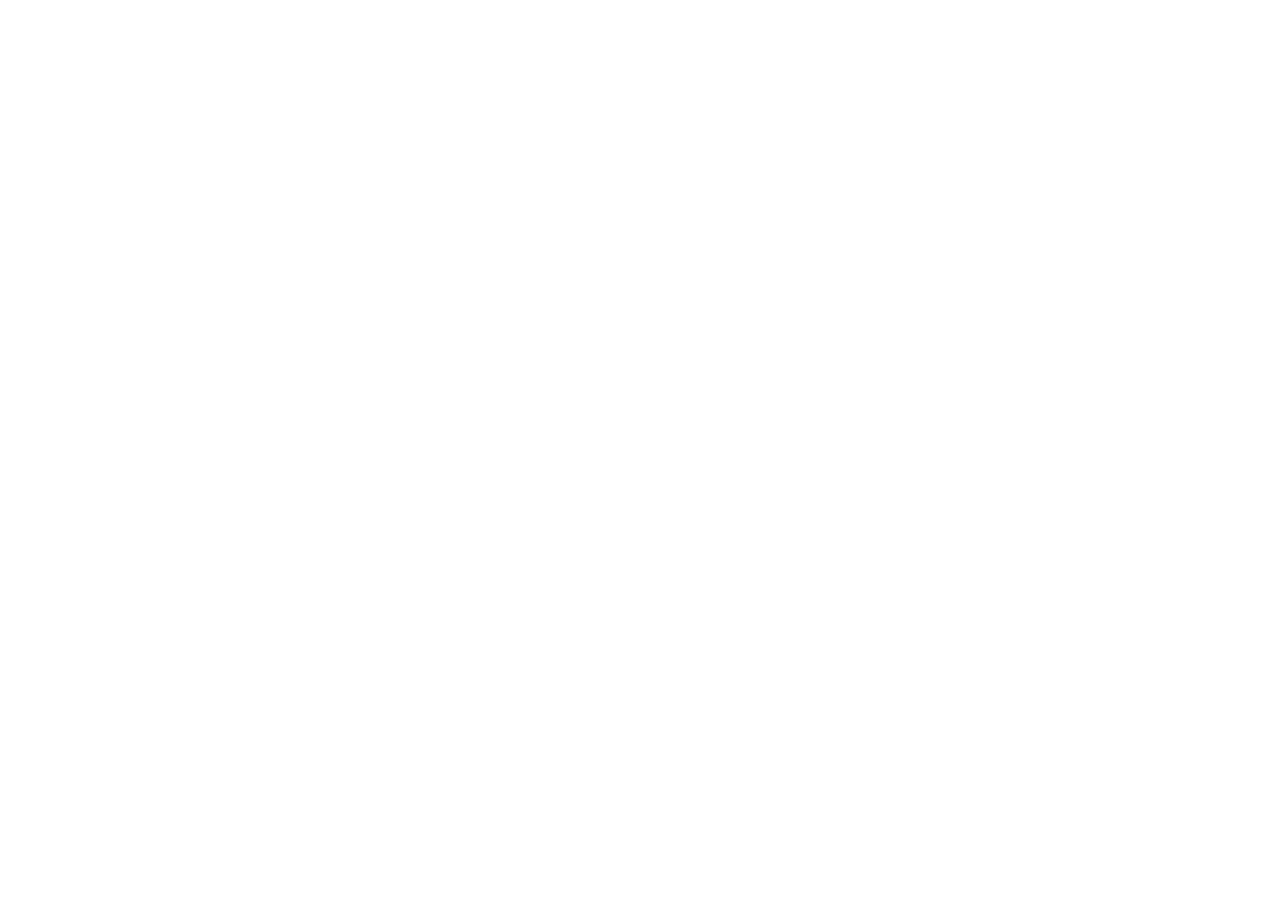
==== Web.html @ 4ace69c1 "Web" ====
<!DOCTYPE html>
<html lang="es">
<head>
    <meta charset="UTF-8">
    <meta http-equiv="X-UA-Compatible" content="IE=edge">
    <meta name="viewport" content="width=device-width, initial-scale=1.0">
    <title>Document</title>
</head>
<body>
    
</body>
</html>
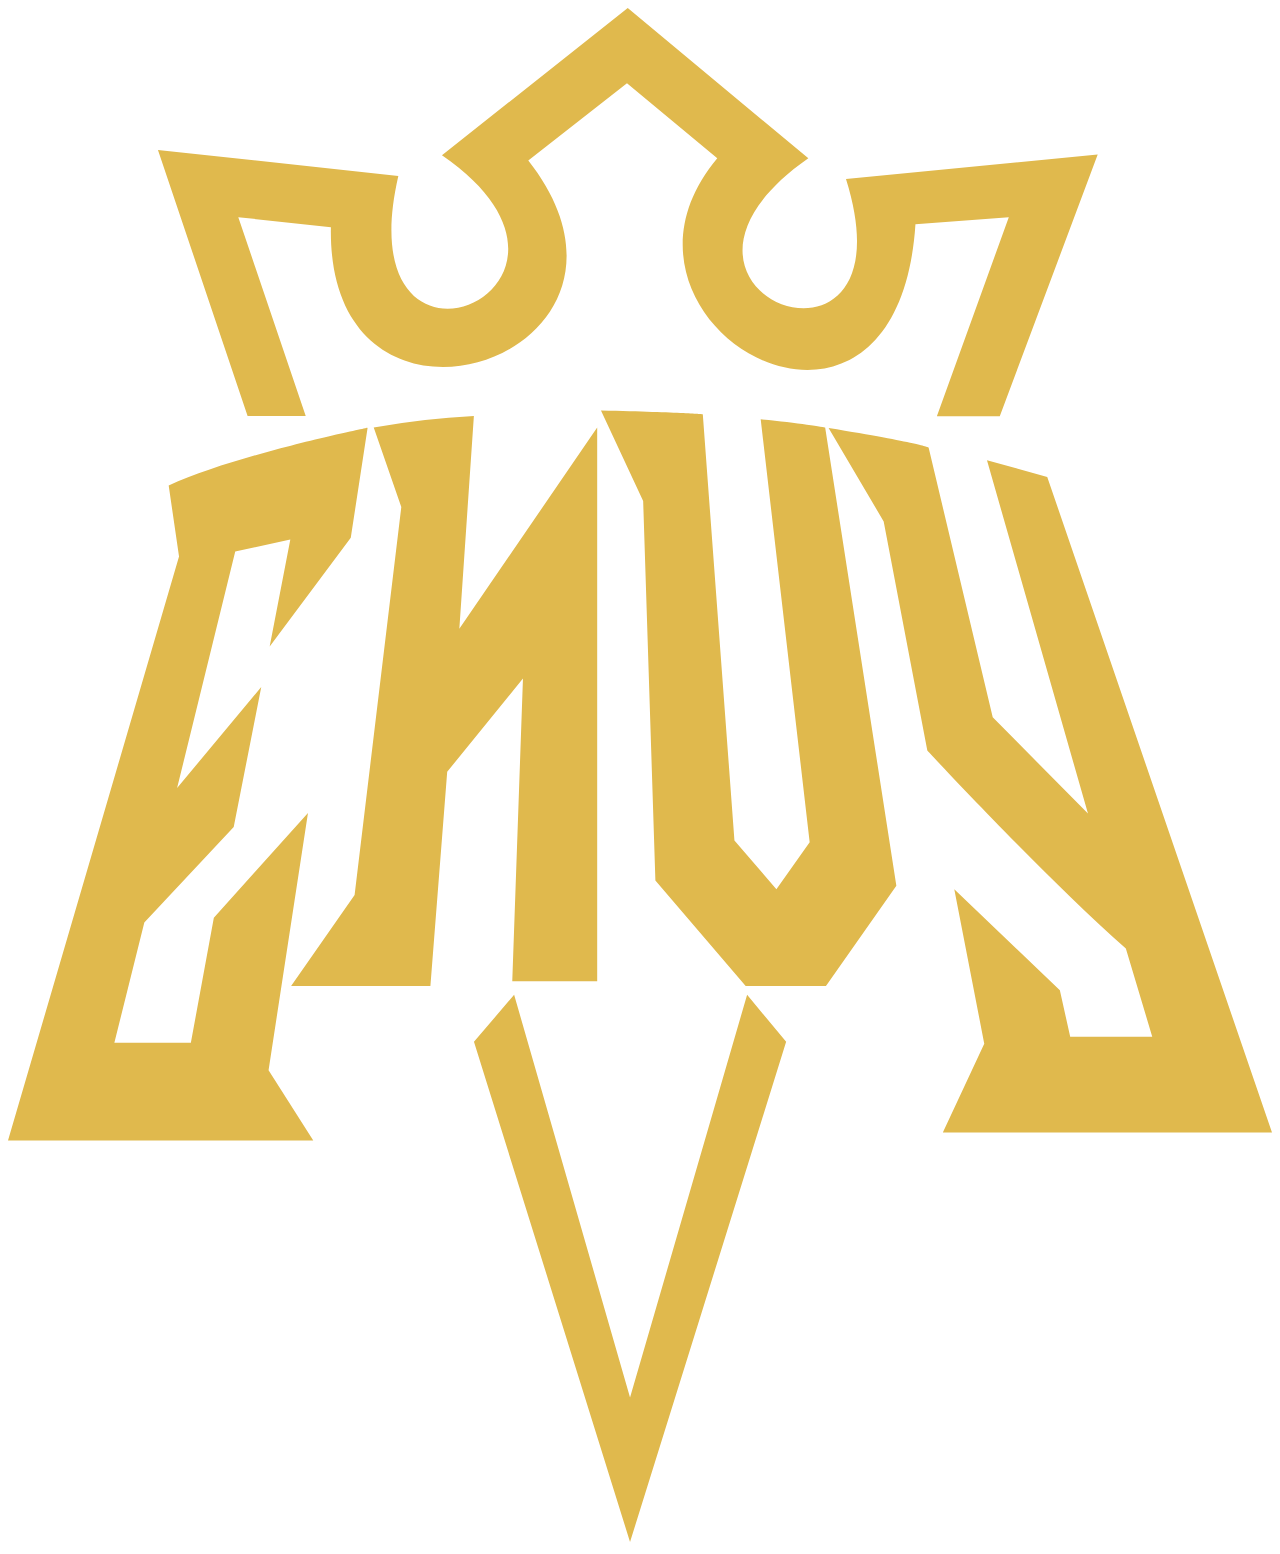
==== commit 2a91f210: "ok" ====
--- a/Web.html
+++ b/Web.html
@@ -4,9 +4,12 @@
     <meta charset="UTF-8">
     <meta http-equiv="X-UA-Compatible" content="IE=edge">
     <meta name="viewport" content="width=device-width, initial-scale=1.0">
-    <title>Document</title>
+    <title>Gamer2You Magazine
+    </title>
+    <link rel="icon" href="images\logotipo.svg">
 </head>
 <body>
-    
+    <img src="images\logotipo.svg">
+
 </body>
 </html>